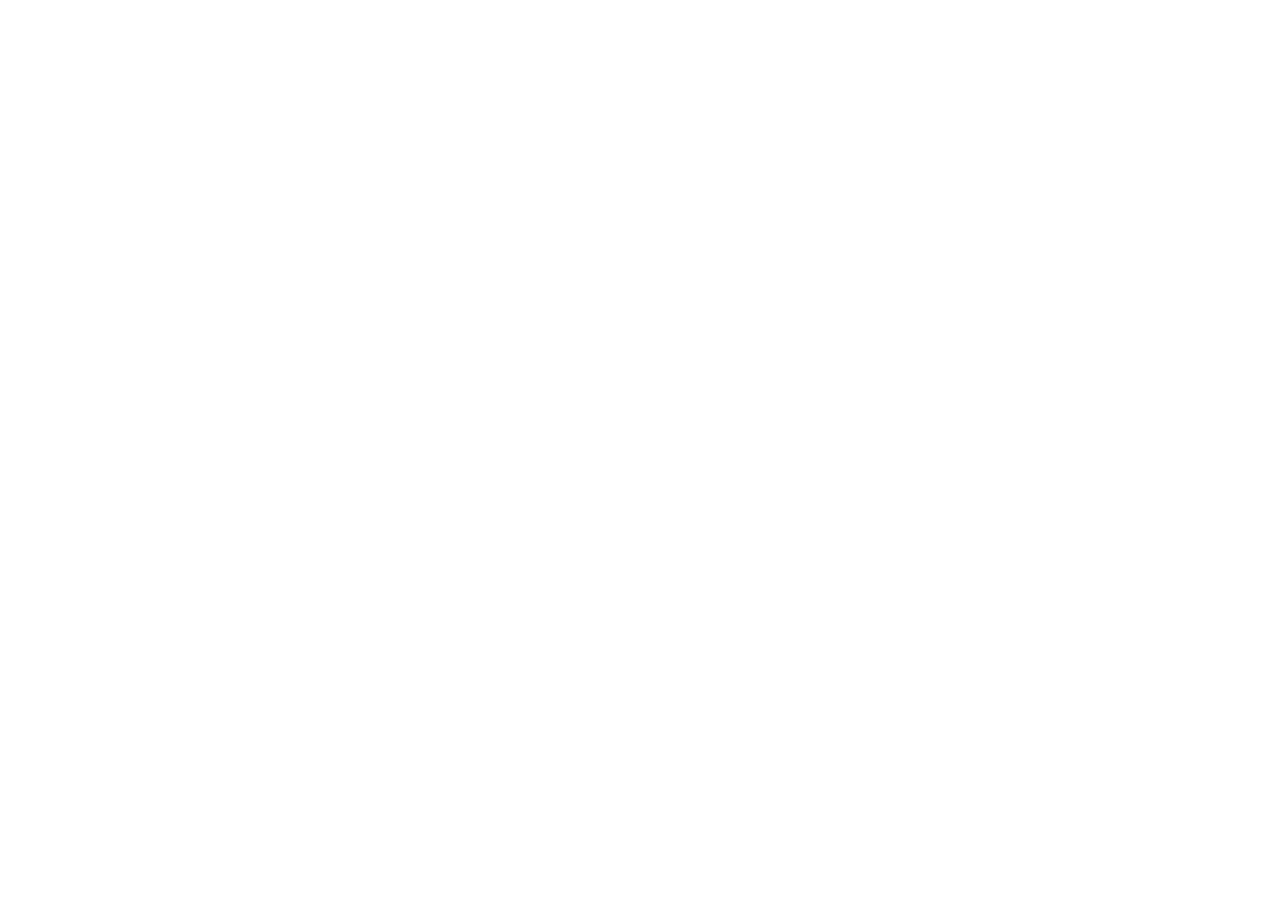
==== Frontend/LandingPage.html @ e657708c "added landing page" ====
<!DOCTYPE html>
<html lang="en">
<head>
    <meta charset="UTF-8">
    <meta name="viewport" content="width=device-width, initial-scale=1.0">
    <title>Online Voting System</title>
</head>
<body>
    
</body>
</html>
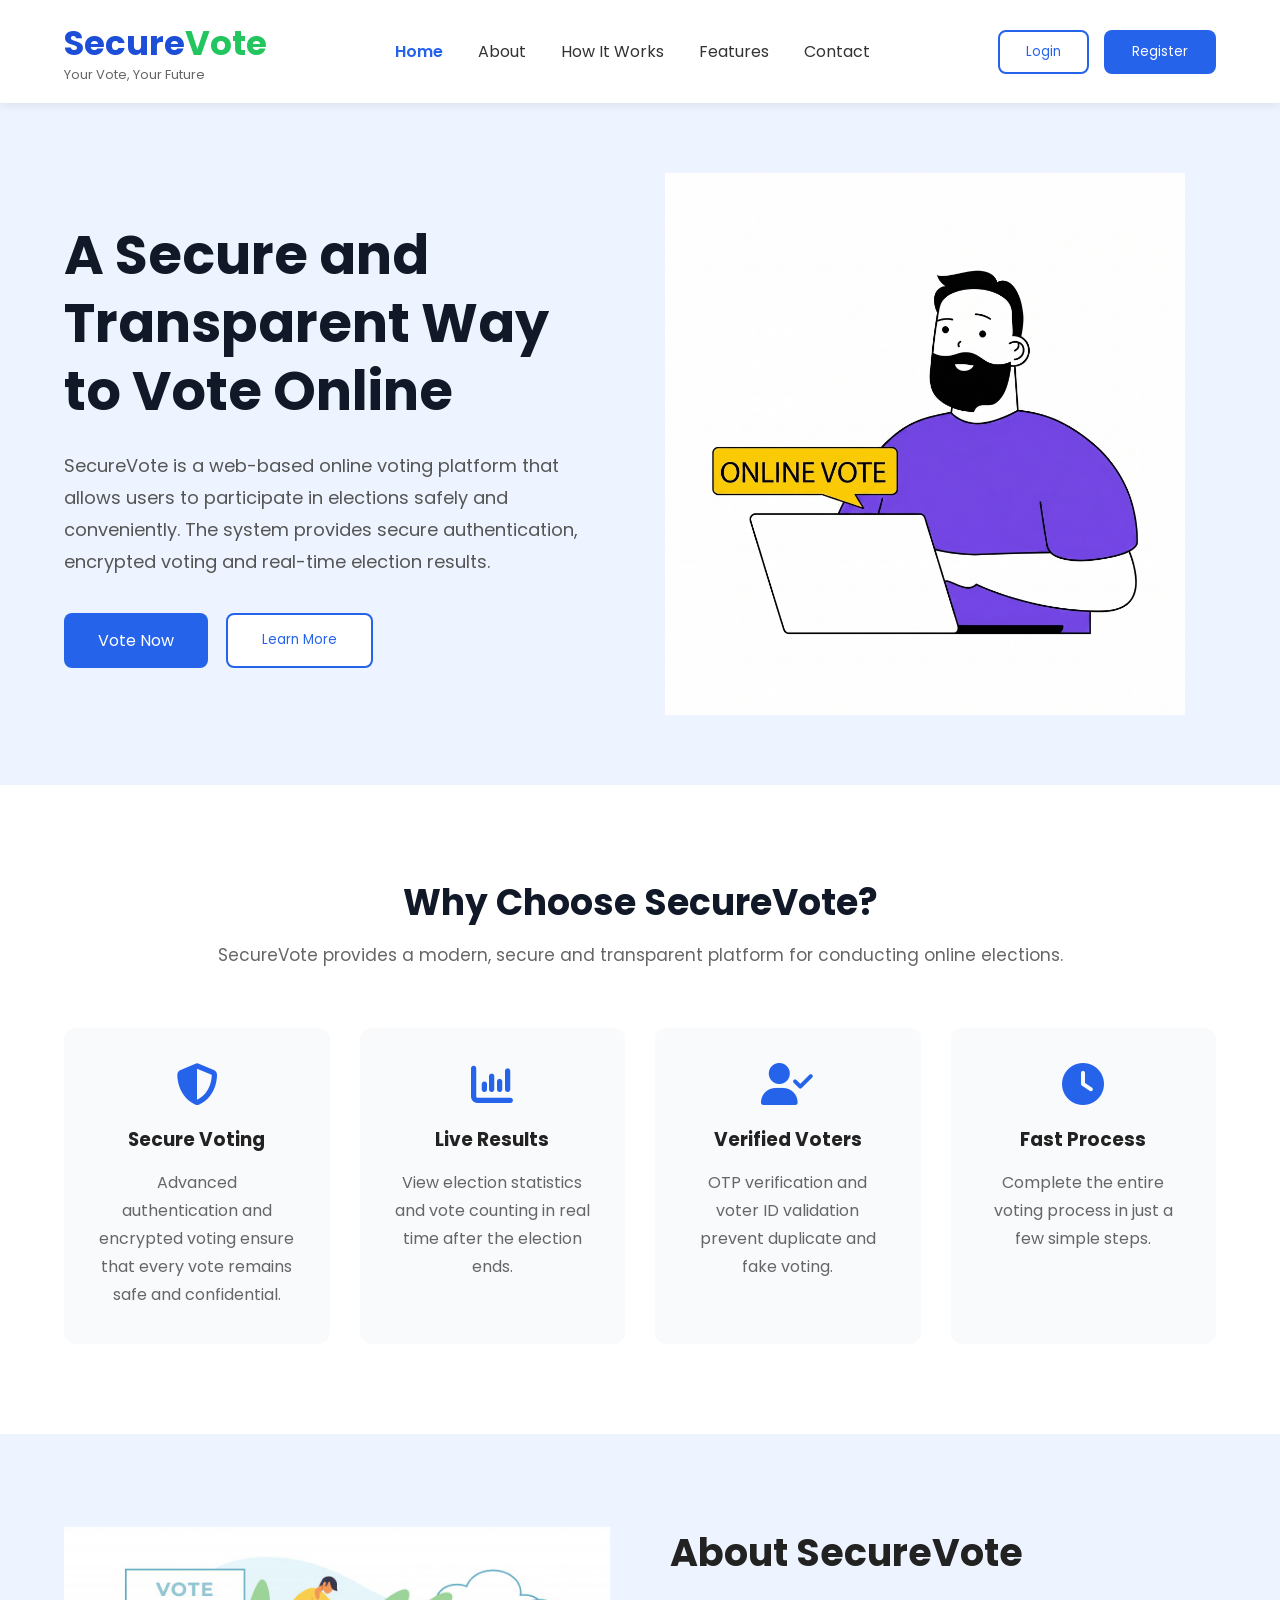
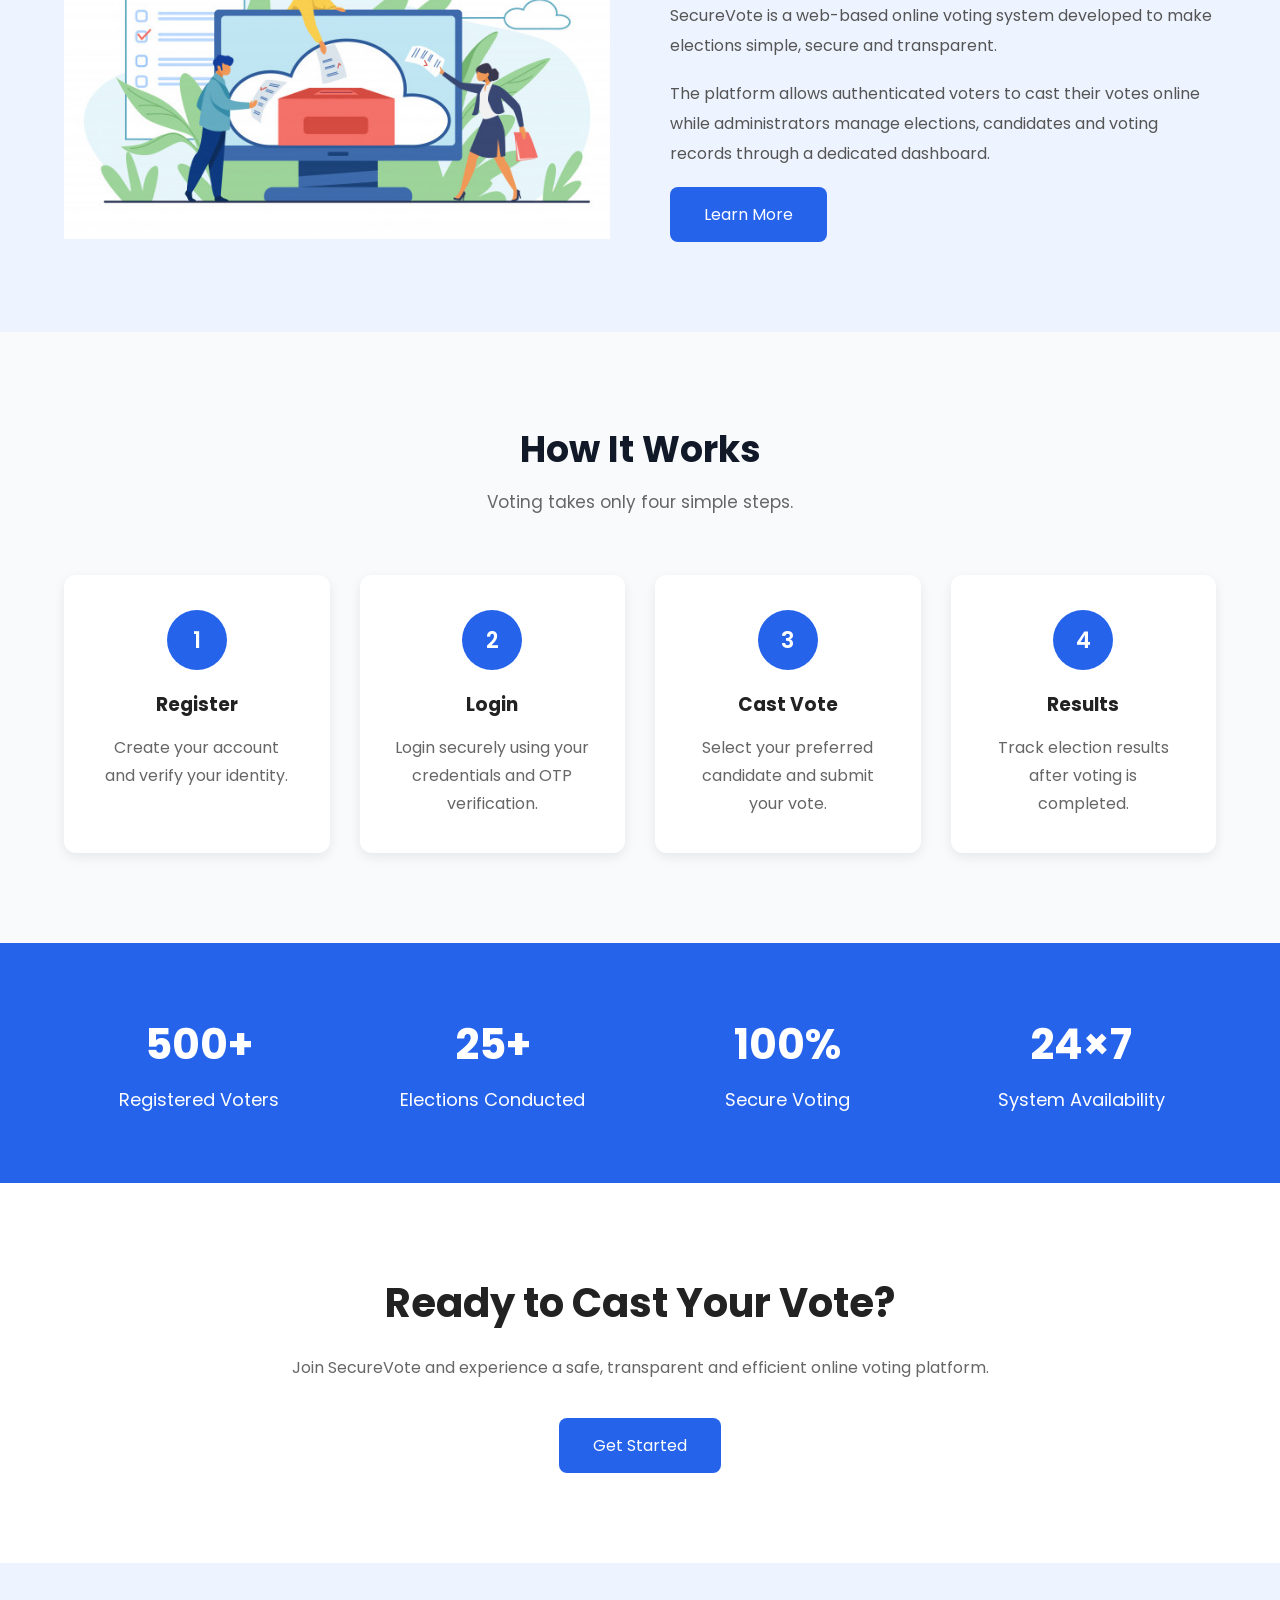
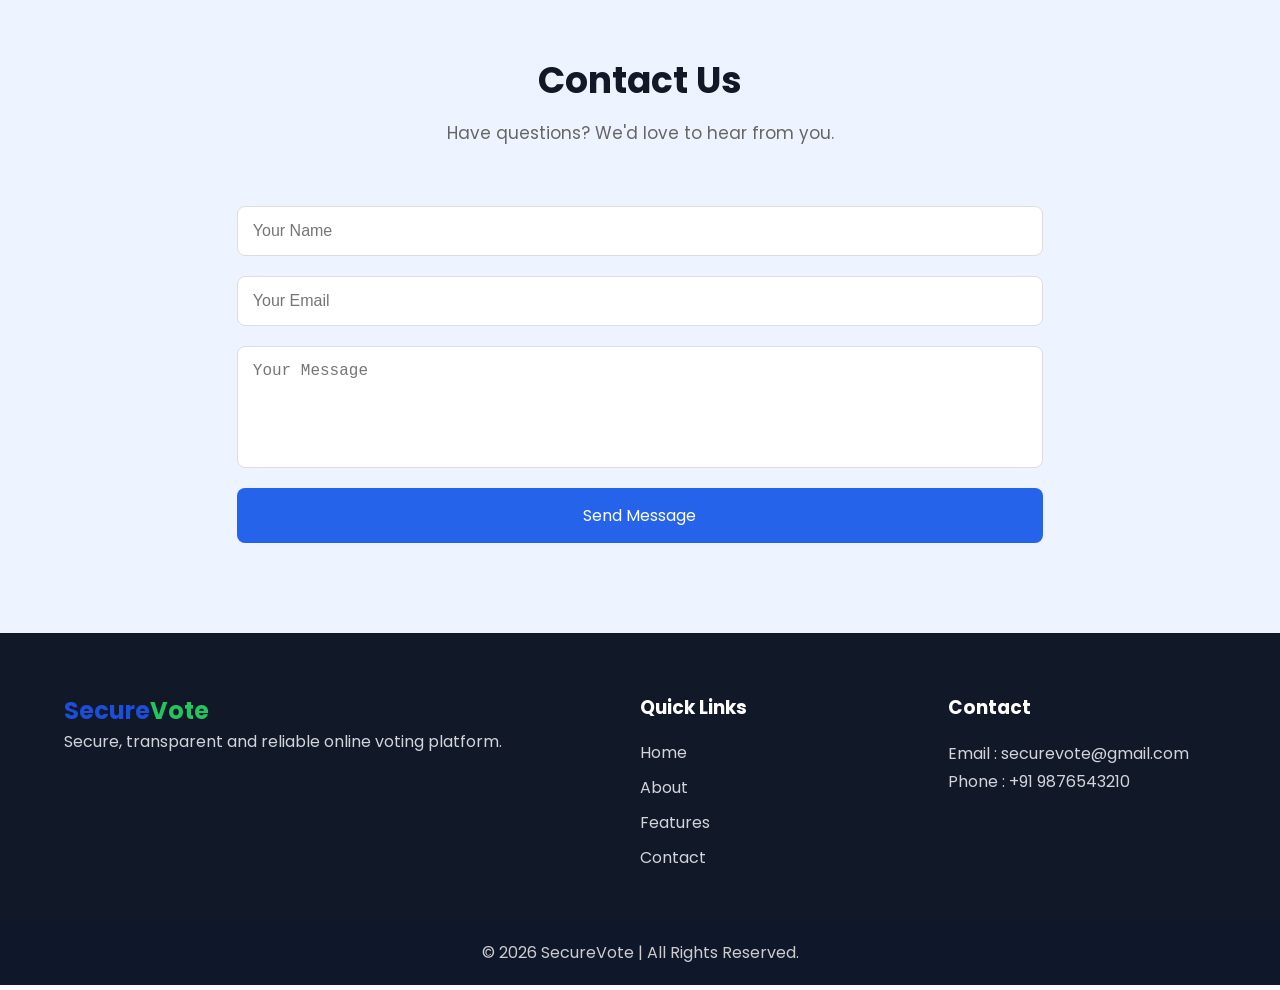
==== commit d7a222f8: "changes in navbar" ====
--- a/Frontend/LandingPage.html
+++ b/Frontend/LandingPage.html
@@ -1,11 +1,322 @@
-<!DOCTYPE html>
+<!doctype html>
 <html lang="en">
-<head>
-    <meta charset="UTF-8">
-    <meta name="viewport" content="width=device-width, initial-scale=1.0">
-    <title>Online Voting System</title>
-</head>
-<body>
-    
-</body>
-</html>+  <head>
+    <meta charset="UTF-8" />
+    <meta name="viewport" content="width=device-width, initial-scale=1.0" />
+
+    <title>SecureVote - Online Voting System</title>
+
+    <!-- using google font -->
+    <link rel="preconnect" href="https://fonts.googleapis.com" />
+    <link rel="preconnect" href="https://fonts.gstatic.com" crossorigin />
+
+    <link
+      href="https://fonts.googleapis.com/css2?family=Poppins:wght@300;400;500;600;700&display=swap"
+      rel="stylesheet"
+    />
+
+    <!-- using icons -->
+    <link
+      rel="stylesheet"
+      href="https://cdnjs.cloudflare.com/ajax/libs/font-awesome/6.6.0/css/all.min.css"
+    />
+
+    <link rel="stylesheet" href="style.css" />
+  </head>
+
+  <body>
+    <!-- Navigation Bar -->
+    <header>
+      <div class="container navbar">
+        <div class="logo">
+          <h2>
+            <span class="blue">Secure</span><span class="green">Vote</span>
+          </h2>
+
+          <p>Your Vote, Your Future</p>
+        </div>
+
+        <nav>
+          <ul>
+            <li><a href="#home" class="active">Home</a></li>
+
+            <li><a href="#about">About</a></li>
+
+            <li><a href="#howitworks">How It Works</a></li>
+
+            <li><a href="#features">Features</a></li>
+
+            <li><a href="#contact">Contact</a></li>
+          </ul>
+        </nav>
+
+        <div class="nav-buttons">
+          <button class="login-btn">Login</button>
+
+          <button class="register-btn">Register</button>
+        </div>
+      </div>
+    </header>
+
+    <!-- Hero Section -->
+    <section class="hero" id="home">
+      <div class="container hero-content">
+        <!-- Left Side -->
+
+        <div class="hero-text">
+          <h1>A Secure and Transparent Way to Vote Online</h1>
+
+          <p>
+            SecureVote is a web-based online voting platform that allows users
+            to participate in elections safely and conveniently. The system
+            provides secure authentication, encrypted voting and real-time
+            election results.
+          </p>
+
+          <div class="hero-buttons">
+            <button class="primary-btn">Vote Now</button>
+
+            <button class="secondary-btn">Learn More</button>
+          </div>
+        </div>
+
+        <!-- Right Side -->
+
+        <div class="hero-image">
+          <img src="assets/hero.png" alt="Online Voting" />
+        </div>
+      </div>
+    </section>
+    <!-- Features Section -->
+
+    <section class="features" id="features">
+      <div class="container">
+        <div class="section-title">
+          <h2>Why Choose SecureVote?</h2>
+          <p>
+            SecureVote provides a modern, secure and transparent platform for
+            conducting online elections.
+          </p>
+        </div>
+
+        <div class="feature-grid">
+          <div class="feature-card">
+            <i class="fa-solid fa-shield-halved"></i>
+
+            <h3>Secure Voting</h3>
+
+            <p>
+              Advanced authentication and encrypted voting ensure that every
+              vote remains safe and confidential.
+            </p>
+          </div>
+
+          <div class="feature-card">
+            <i class="fa-solid fa-chart-column"></i>
+
+            <h3>Live Results</h3>
+
+            <p>
+              View election statistics and vote counting in real time after the
+              election ends.
+            </p>
+          </div>
+
+          <div class="feature-card">
+            <i class="fa-solid fa-user-check"></i>
+
+            <h3>Verified Voters</h3>
+
+            <p>
+              OTP verification and voter ID validation prevent duplicate and
+              fake voting.
+            </p>
+          </div>
+
+          <div class="feature-card">
+            <i class="fa-solid fa-clock"></i>
+
+            <h3>Fast Process</h3>
+
+            <p>
+              Complete the entire voting process in just a few simple steps.
+            </p>
+          </div>
+        </div>
+      </div>
+    </section>
+
+    <!-- About Section -->
+
+    <section class="about" id="about">
+      <div class="container about-container">
+        <div class="about-image">
+          <img src="assets/aboutsectionimg.jpg" alt="About SecureVote" />
+        </div>
+
+        <div class="about-text">
+          <h2>About SecureVote</h2>
+
+          <p>
+            SecureVote is a web-based online voting system developed to make
+            elections simple, secure and transparent.
+          </p>
+
+          <p>
+            The platform allows authenticated voters to cast their votes online
+            while administrators manage elections, candidates and voting records
+            through a dedicated dashboard.
+          </p>
+
+          <button class="primary-btn">Learn More</button>
+        </div>
+      </div>
+    </section>
+
+    <!--How It Works section -->
+
+    <section class="steps" id="howitworks">
+      <div class="container">
+        <div class="section-title">
+          <h2>How It Works</h2>
+
+          <p>Voting takes only four simple steps.</p>
+        </div>
+
+        <div class="step-container">
+          <div class="step-box">
+            <span>1</span>
+
+            <h3>Register</h3>
+
+            <p>Create your account and verify your identity.</p>
+          </div>
+
+          <div class="step-box">
+            <span>2</span>
+
+            <h3>Login</h3>
+
+            <p>Login securely using your credentials and OTP verification.</p>
+          </div>
+
+          <div class="step-box">
+            <span>3</span>
+
+            <h3>Cast Vote</h3>
+
+            <p>Select your preferred candidate and submit your vote.</p>
+          </div>
+
+          <div class="step-box">
+            <span>4</span>
+
+            <h3>Results</h3>
+
+            <p>Track election results after voting is completed.</p>
+          </div>
+        </div>
+      </div>
+    </section>
+    <!-- Statistics Section -->
+
+    <section class="statistics">
+      <div class="container stats-container">
+        <div class="stat-card">
+          <h2>500+</h2>
+          <p>Registered Voters</p>
+        </div>
+
+        <div class="stat-card">
+          <h2>25+</h2>
+          <p>Elections Conducted</p>
+        </div>
+
+        <div class="stat-card">
+          <h2>100%</h2>
+          <p>Secure Voting</p>
+        </div>
+
+        <div class="stat-card">
+          <h2>24×7</h2>
+          <p>System Availability</p>
+        </div>
+      </div>
+    </section>
+
+    <!-- Call To Action -->
+
+    <section class="cta">
+      <div class="container">
+        <h2>Ready to Cast Your Vote?</h2>
+
+        <p>
+          Join SecureVote and experience a safe, transparent and efficient
+          online voting platform.
+        </p>
+
+        <button class="primary-btn">Get Started</button>
+      </div>
+    </section>
+
+    <!-- Contact -->
+
+    <section class="contact" id="contact">
+      <div class="container">
+        <div class="section-title">
+          <h2>Contact Us</h2>
+
+          <p>Have questions? We'd love to hear from you.</p>
+        </div>
+
+        <form>
+          <input type="text" placeholder="Your Name" />
+
+          <input type="email" placeholder="Your Email" />
+
+          <textarea rows="5" placeholder="Your Message"></textarea>
+
+          <button class="primary-btn">Send Message</button>
+        </form>
+      </div>
+    </section>
+
+    <!-- Footer -->
+
+    <footer>
+      <div class="container footer-container">
+        <div>
+          <h2>
+            <span class="blue">Secure</span><span class="green">Vote</span>
+          </h2>
+
+          <p>Secure, transparent and reliable online voting platform.</p>
+        </div>
+
+        <div>
+          <h3>Quick Links</h3>
+
+          <ul>
+            <li><a href="#">Home</a></li>
+
+            <li><a href="#">About</a></li>
+
+            <li><a href="#">Features</a></li>
+
+            <li><a href="#">Contact</a></li>
+          </ul>
+        </div>
+
+        <div>
+          <h3>Contact</h3>
+
+          <p>Email : securevote@gmail.com</p>
+
+          <p>Phone : +91 9876543210</p>
+        </div>
+      </div>
+
+      <div class="copyright">© 2026 SecureVote | All Rights Reserved.</div>
+    </footer>
+  </body>
+</html>
--- a/Frontend/style.css
+++ b/Frontend/style.css
@@ -0,0 +1,619 @@
+* {
+  margin: 0;
+  padding: 0;
+  box-sizing: border-box;
+}
+
+body {
+  font-family: "Poppins", sans-serif;
+  background: #f8fafc;
+  color: #222;
+}
+
+html {
+  scroll-behavior: smooth;
+}
+
+img {
+  width: 100%;
+  display: block;
+}
+
+a {
+  text-decoration: none;
+  color: inherit;
+}
+
+ul {
+  list-style: none;
+}
+
+button {
+  font-family: "Poppins", sans-serif;
+  cursor: pointer;
+  border: none;
+}
+
+/* ==========================
+        Common Classes
+========================== */
+
+.container {
+  width: 90%;
+  max-width: 1200px;
+  margin: auto;
+}
+
+.blue {
+  color: #1d4ed8;
+}
+
+.green {
+  color: #22c55e;
+}
+
+/* ==========================
+        Navbar
+========================== */
+
+header {
+  width: 100%;
+  background: #ffffff;
+  box-shadow: 0 2px 10px rgba(0, 0, 0, 0.08);
+
+  position: sticky;
+  top: 0;
+  z-index: 100;
+}
+
+.navbar {
+  display: flex;
+  justify-content: space-between;
+  align-items: center;
+
+  padding: 18px 0;
+}
+
+.logo h2 {
+  font-size: 34px;
+  font-weight: 700;
+}
+
+.logo p {
+  font-size: 13px;
+  color: #666;
+
+  margin-top: -4px;
+}
+
+nav ul {
+  display: flex;
+  align-items: center;
+  gap: 35px;
+}
+
+nav ul li a {
+  color: #333;
+  font-size: 16px;
+  transition: 0.3s;
+}
+
+nav ul li a:hover {
+  color: #2563eb;
+}
+
+.active {
+  color: #2563eb;
+  font-weight: 600;
+}
+
+/* Buttons */
+
+.nav-buttons {
+  display: flex;
+  gap: 15px;
+}
+
+.login-btn {
+  background: white;
+  border: 2px solid #2563eb;
+
+  color: #2563eb;
+
+  padding: 10px 26px;
+  border-radius: 8px;
+
+  transition: 0.3s;
+}
+
+.login-btn:hover {
+  background: #2563eb;
+  color: white;
+}
+
+.register-btn {
+  background: #2563eb;
+  color: white;
+
+  padding: 10px 28px;
+
+  border-radius: 8px;
+
+  transition: 0.3s;
+}
+
+.register-btn:hover {
+  background: #1d4ed8;
+}
+
+/* ==========================
+        Hero Section
+========================== */
+
+.hero {
+  padding: 70px 0;
+  background: #eef4ff;
+}
+
+.hero-content {
+  display: flex;
+  justify-content: space-between;
+  align-items: center;
+  gap: 50px;
+}
+
+.hero-text {
+  flex: 1;
+}
+
+.hero-text h1 {
+  font-size: 54px;
+  line-height: 68px;
+  margin-bottom: 25px;
+
+  color: #111827;
+}
+
+.hero-text p {
+  font-size: 18px;
+  line-height: 32px;
+
+  color: #555;
+
+  margin-bottom: 35px;
+}
+
+/* Hero Buttons */
+
+.hero-buttons {
+  display: flex;
+  gap: 18px;
+}
+
+.primary-btn {
+  background: #2563eb;
+  color: white;
+
+  padding: 15px 34px;
+
+  border-radius: 8px;
+
+  font-size: 16px;
+
+  transition: 0.3s;
+}
+
+.primary-btn:hover {
+  background: #1d4ed8;
+}
+
+.secondary-btn {
+  background: white;
+
+  color: #2563eb;
+
+  border: 2px solid #2563eb;
+
+  padding: 15px 34px;
+
+  border-radius: 8px;
+
+  transition: 0.3s;
+}
+
+.secondary-btn:hover {
+  background: #2563eb;
+  color: white;
+}
+
+/* Hero Image */
+
+.hero-image {
+  flex: 1;
+  text-align: center;
+}
+
+.hero-image img {
+  width: 95%;
+  max-width: 520px;
+}
+
+/* media queires */
+@media (max-width: 992px) {
+  .hero-content {
+    flex-direction: column-reverse;
+    text-align: center;
+  }
+
+  .hero-text h1 {
+    font-size: 42px;
+    line-height: 54px;
+  }
+
+  .hero-buttons {
+    justify-content: center;
+  }
+
+  nav {
+    display: none;
+  }
+}
+
+@media (max-width: 600px) {
+  .hero {
+    padding: 50px 0;
+  }
+
+  .hero-text h1 {
+    font-size: 34px;
+    line-height: 46px;
+  }
+
+  .hero-text p {
+    font-size: 16px;
+    line-height: 28px;
+  }
+
+  .hero-buttons {
+    flex-direction: column;
+  }
+
+  .primary-btn,
+  .secondary-btn {
+    width: 100%;
+  }
+
+  .nav-buttons {
+    display: none;
+  }
+
+  .logo h2 {
+    font-size: 28px;
+  }
+}
+
+/* ==========================
+      Common Section Title
+========================== */
+
+.section-title {
+  text-align: center;
+  margin-bottom: 60px;
+}
+
+.section-title h2 {
+  font-size: 36px;
+  color: #111827;
+
+  margin-bottom: 12px;
+}
+
+.section-title p {
+  color: #666;
+  font-size: 17px;
+}
+
+/* ==========================
+      Features
+========================== */
+
+.features {
+  padding: 90px 0;
+  background: white;
+}
+
+.feature-grid {
+  display: grid;
+  grid-template-columns: repeat(auto-fit, minmax(240px, 1fr));
+  gap: 30px;
+}
+
+.feature-card {
+  background: #f8fafc;
+
+  padding: 35px;
+
+  text-align: center;
+
+  border-radius: 12px;
+
+  transition: 0.3s;
+}
+
+.feature-card:hover {
+  transform: translateY(-8px);
+
+  box-shadow: 0 12px 25px rgba(0, 0, 0, 0.08);
+}
+
+.feature-card i {
+  font-size: 42px;
+
+  color: #2563eb;
+
+  margin-bottom: 20px;
+}
+
+.feature-card h3 {
+  margin-bottom: 15px;
+}
+
+.feature-card p {
+  color: #666;
+  line-height: 28px;
+}
+
+/* About */
+
+.about {
+  padding: 90px 0;
+  background: #eef4ff;
+}
+
+.about-container {
+  display: flex;
+  align-items: center;
+  gap: 60px;
+}
+
+.about-image {
+  flex: 1;
+}
+
+.about-text {
+  flex: 1;
+}
+
+.about-text h2 {
+  font-size: 38px;
+
+  margin-bottom: 20px;
+}
+
+.about-text p {
+  margin-bottom: 18px;
+
+  color: #555;
+
+  line-height: 30px;
+}
+
+/* Steps */
+
+.steps {
+  padding: 90px 0;
+}
+
+.step-container {
+  display: grid;
+
+  grid-template-columns: repeat(auto-fit, minmax(220px, 1fr));
+
+  gap: 30px;
+}
+
+.step-box {
+  background: white;
+
+  text-align: center;
+
+  padding: 35px;
+
+  border-radius: 12px;
+
+  box-shadow: 0 4px 12px rgba(0, 0, 0, 0.08);
+}
+
+.step-box span {
+  width: 60px;
+
+  height: 60px;
+
+  background: #2563eb;
+
+  color: white;
+
+  display: flex;
+
+  justify-content: center;
+
+  align-items: center;
+
+  border-radius: 50%;
+
+  margin: auto;
+
+  margin-bottom: 20px;
+
+  font-size: 22px;
+
+  font-weight: 600;
+}
+
+.step-box h3 {
+  margin-bottom: 15px;
+}
+
+.step-box p {
+  color: #666;
+
+  line-height: 28px;
+}
+
+/* Responsive */
+
+@media (max-width: 900px) {
+  .about-container {
+    flex-direction: column;
+
+    text-align: center;
+  }
+}
+
+/* Statistics */
+
+.statistics {
+  background: #2563eb;
+  padding: 70px 0;
+}
+
+.stats-container {
+  display: grid;
+  grid-template-columns: repeat(auto-fit, minmax(220px, 1fr));
+  gap: 25px;
+}
+
+.stat-card {
+  color: white;
+  text-align: center;
+}
+
+.stat-card h2 {
+  font-size: 42px;
+  margin-bottom: 10px;
+}
+
+.stat-card p {
+  font-size: 18px;
+}
+
+/*  CTA */
+
+.cta {
+  padding: 90px 20px;
+  text-align: center;
+  background: white;
+}
+
+.cta h2 {
+  font-size: 40px;
+  margin-bottom: 20px;
+}
+
+.cta p {
+  width: 70%;
+  margin: auto;
+  line-height: 30px;
+  color: #666;
+  margin-bottom: 35px;
+}
+
+/*  Contact*/
+
+.contact {
+  padding: 90px 0;
+  background: #eef4ff;
+}
+
+.contact form {
+  width: 70%;
+  margin: auto;
+
+  display: flex;
+  flex-direction: column;
+  gap: 20px;
+}
+
+.contact input,
+.contact textarea {
+  padding: 15px;
+
+  border: 1px solid #ddd;
+
+  border-radius: 8px;
+
+  font-size: 16px;
+
+  outline: none;
+}
+
+.contact textarea {
+  resize: none;
+}
+
+/* Footer*/
+
+footer {
+  background: #111827;
+
+  color: white;
+
+  padding-top: 60px;
+}
+
+.footer-container {
+  display: grid;
+  grid-template-columns: 2fr 1fr 1fr;
+
+  gap: 40px;
+
+  padding-bottom: 40px;
+}
+
+.footer-container h3 {
+  margin-bottom: 18px;
+}
+
+.footer-container p {
+  color: #d1d5db;
+  line-height: 28px;
+}
+
+.footer-container ul li {
+  margin-bottom: 10px;
+}
+
+.footer-container ul li a {
+  color: #d1d5db;
+}
+
+.footer-container ul li a:hover {
+  color: white;
+}
+
+.copyright {
+  text-align: center;
+
+  padding: 20px;
+
+  background: #0f172a;
+
+  color: #ccc;
+}
+
+/* Responsive*/
+
+@media (max-width: 900px) {
+  .footer-container {
+    grid-template-columns: 1fr;
+    text-align: center;
+  }
+
+  .contact form {
+    width: 100%;
+  }
+
+  .cta p {
+    width: 100%;
+  }
+}
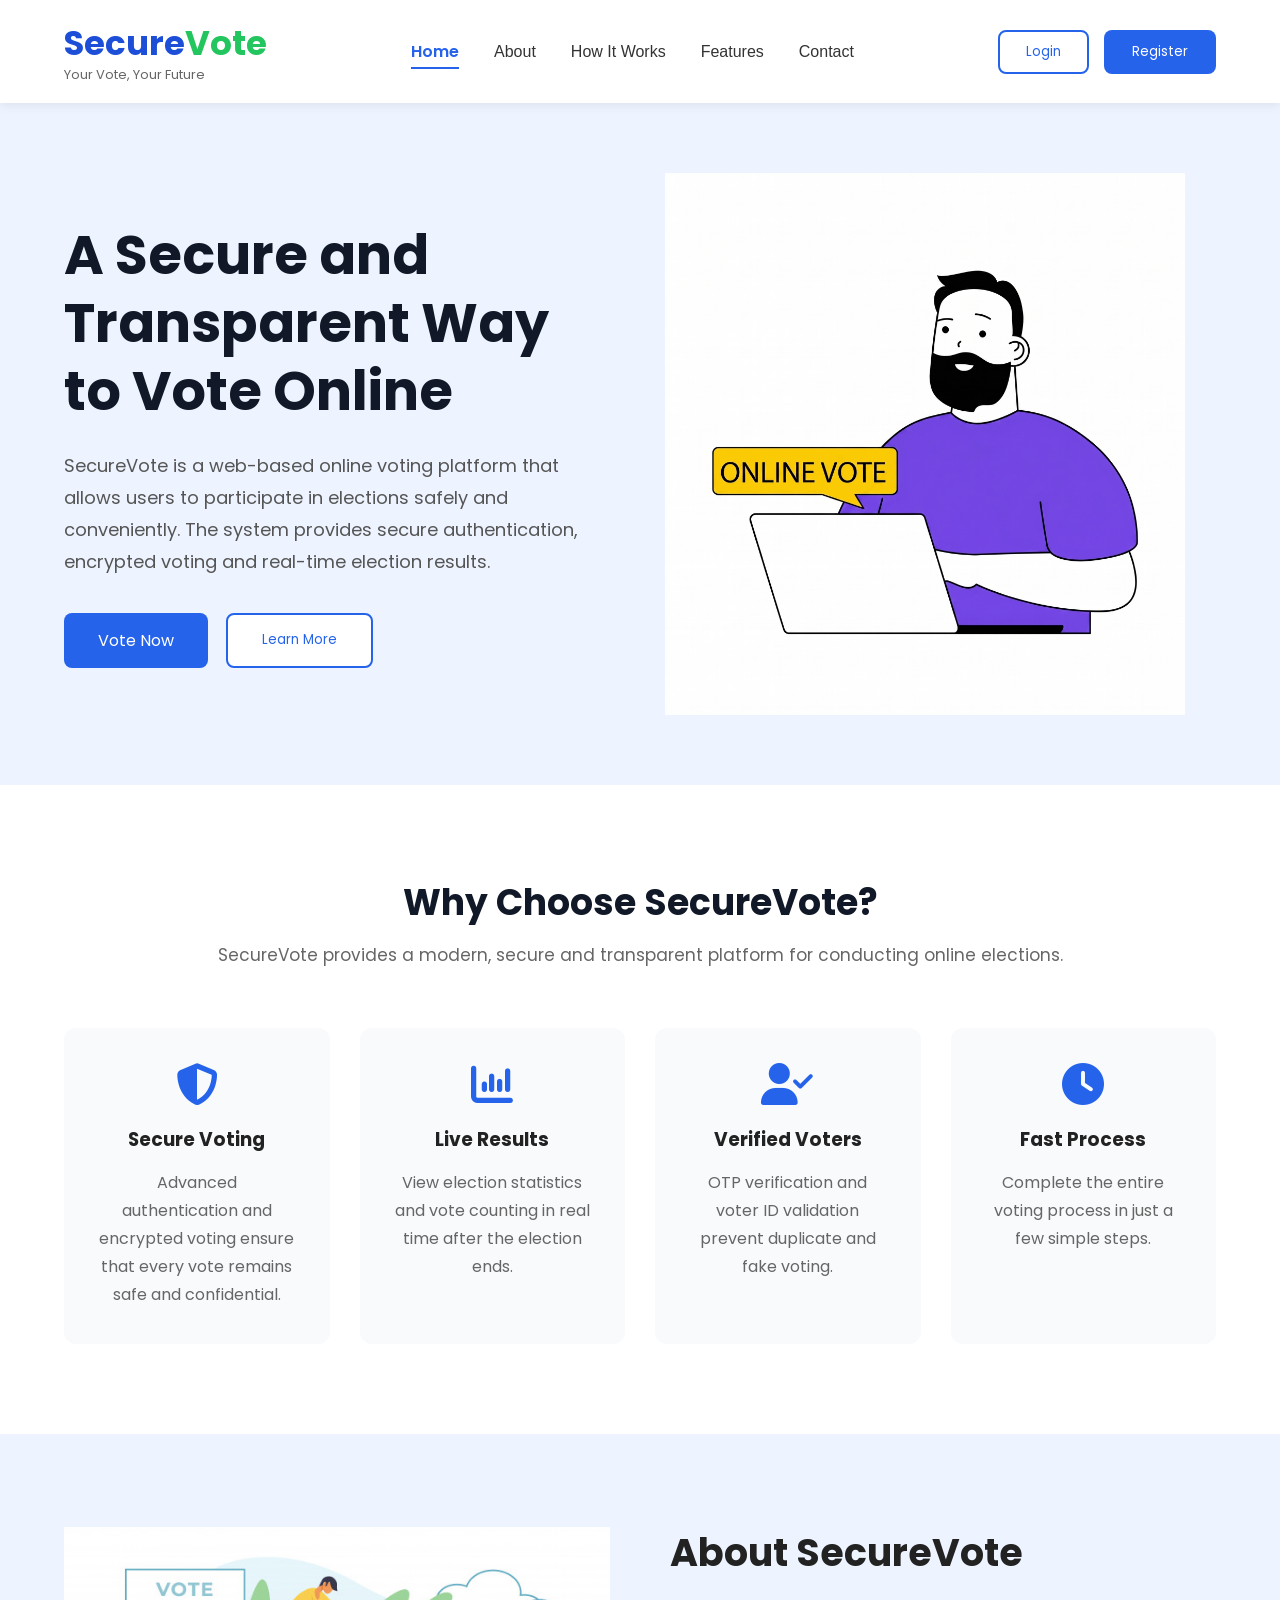
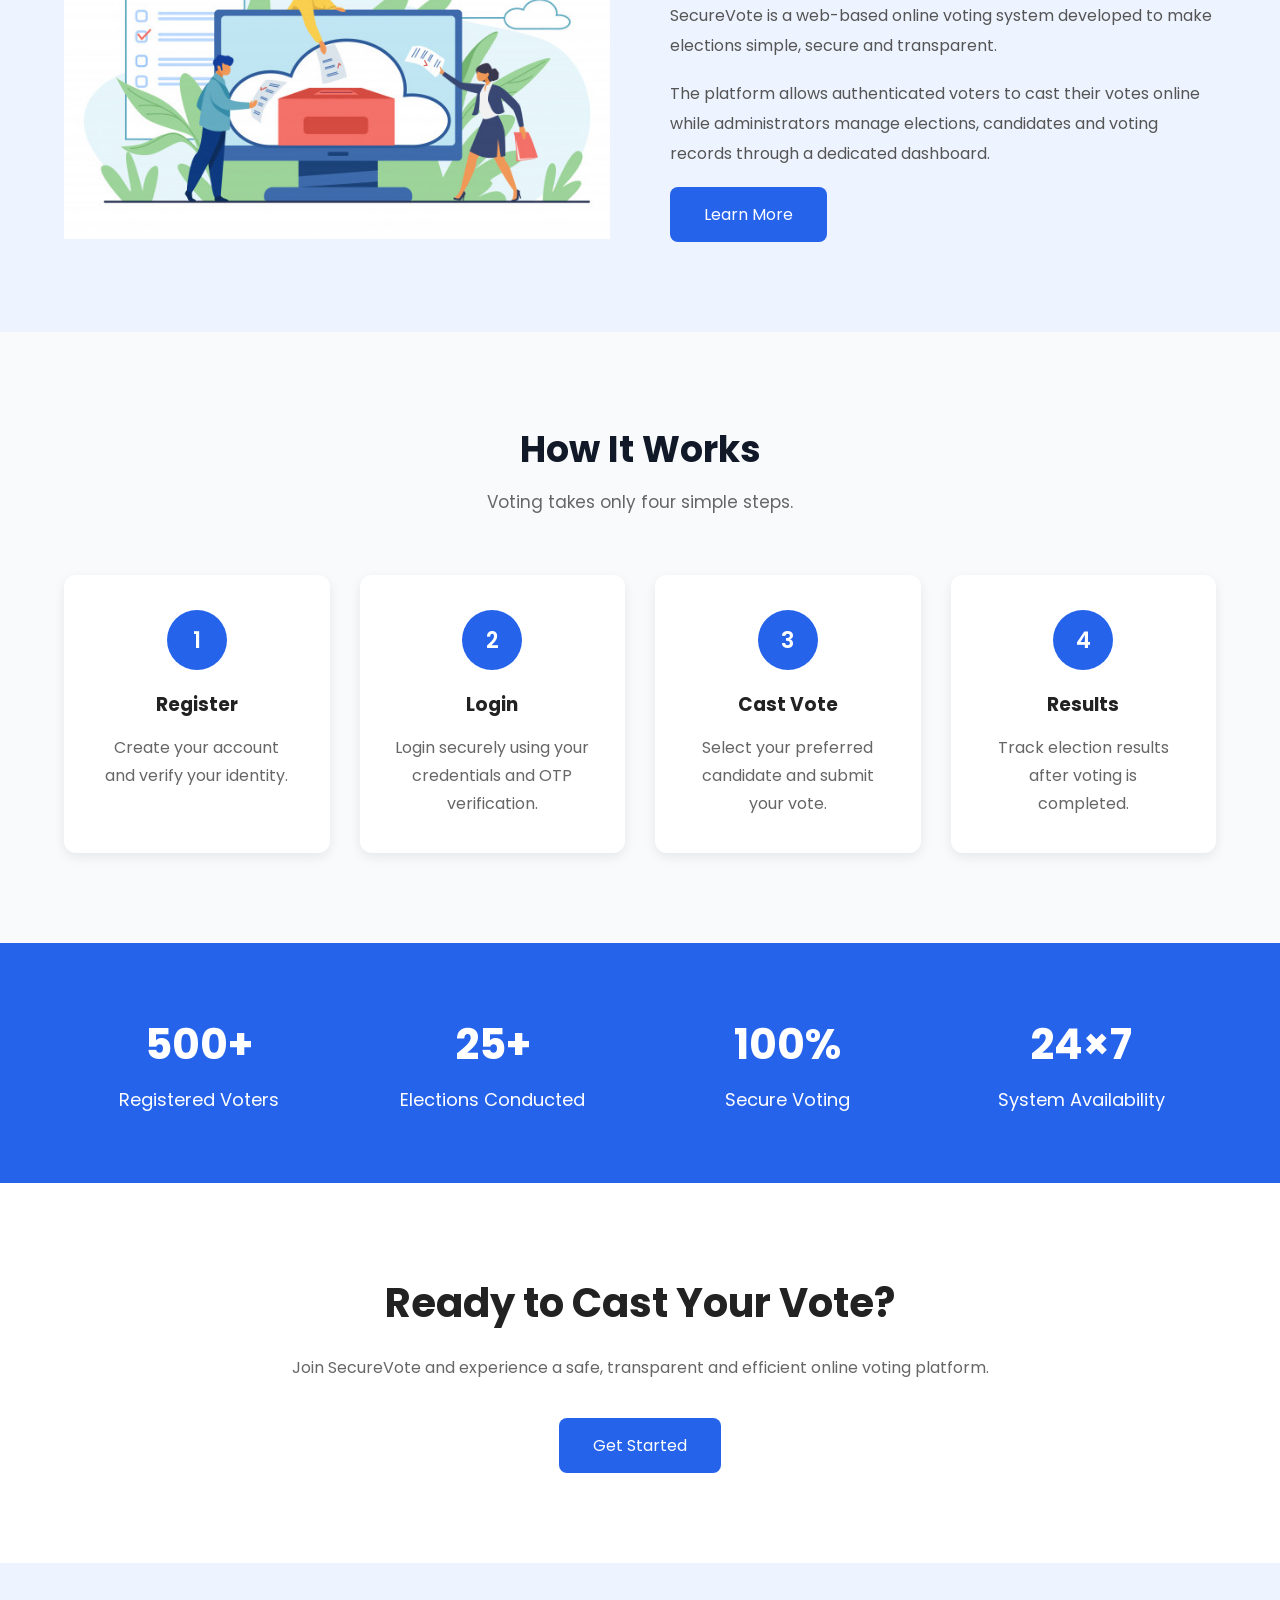
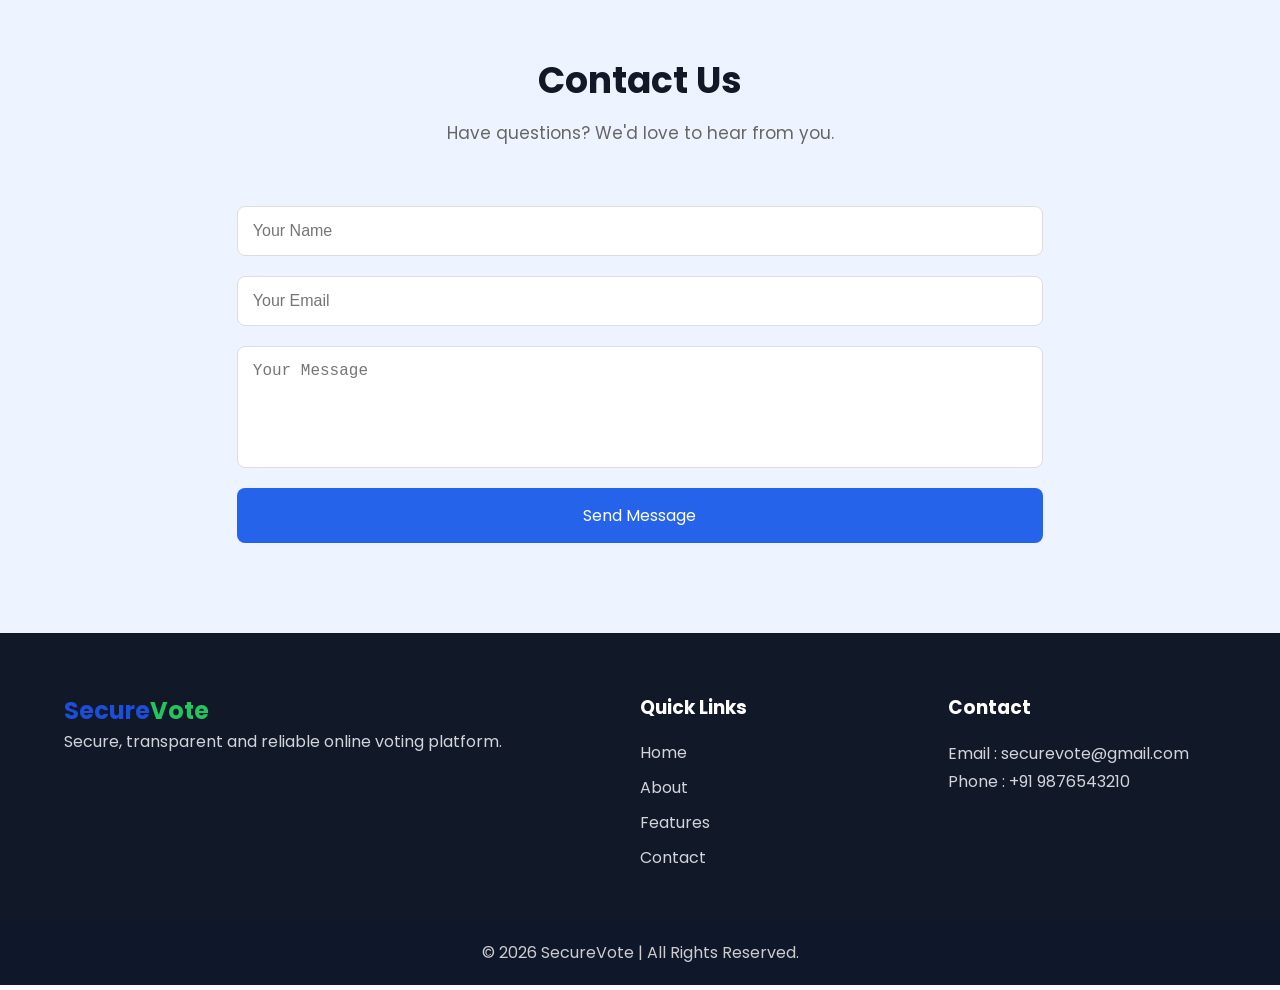
==== commit e6346fe6: "updated Code" ====
--- a/Frontend/LandingPage.html
+++ b/Frontend/LandingPage.html
@@ -38,15 +38,15 @@
 
         <nav>
           <ul>
-            <li><a href="#home" class="active">Home</a></li>
-
-            <li><a href="#about">About</a></li>
-
-            <li><a href="#howitworks">How It Works</a></li>
-
-            <li><a href="#features">Features</a></li>
-
-            <li><a href="#contact">Contact</a></li>
+            <li><a href="#home" class="nav-link active">Home</a></li>
+
+            <li><a href="#about" class="nav-link">About</a></li>
+
+            <li><a href="#how-it-works" class="nav-link">How It Works</a></li>
+
+            <li><a href="#features" class="nav-link">Features</a></li>
+
+            <li><a href="#contact" class="nav-link">Contact</a></li>
           </ul>
         </nav>
 
@@ -175,7 +175,7 @@
 
     <!--How It Works section -->
 
-    <section class="steps" id="howitworks">
+    <section class="steps" id="how-it-works">
       <div class="container">
         <div class="section-title">
           <h2>How It Works</h2>
@@ -318,5 +318,6 @@
 
       <div class="copyright">© 2026 SecureVote | All Rights Reserved.</div>
     </footer>
+    <script src="script.js"></script>
   </body>
 </html>
--- a/Frontend/style.css
+++ b/Frontend/style.css
@@ -34,9 +34,7 @@
   border: none;
 }
 
-/* ==========================
-        Common Classes
-========================== */
+/* Common Classes */
 
 .container {
   width: 90%;
@@ -52,9 +50,7 @@
   color: #22c55e;
 }
 
-/* ==========================
-        Navbar
-========================== */
+/* Navbar */
 
 header {
   width: 100%;
@@ -106,6 +102,66 @@
   color: #2563eb;
   font-weight: 600;
 }
+nav ul li a{
+
+    color:#333;
+    font-size:16px;
+    font-weight:500;
+
+    position:relative;
+
+    transition:.3s;
+
+}
+
+/* Hover */
+
+nav ul li a:hover{
+
+    color:#2563eb;
+
+}
+
+/* Active Link */
+
+nav ul li a.active{
+
+    color:#2563eb;
+
+}
+
+/* Underline Animation */
+
+nav ul li a::after{
+
+    content:"";
+
+    position:absolute;
+
+    left:0;
+    bottom:-6px;
+
+    width:0%;
+
+    height:2px;
+
+    background:#2563eb;
+
+    transition:.3s;
+
+}
+
+nav ul li a:hover::after,
+nav ul li a.active::after{
+
+    width:100%;
+
+}
+section{
+
+    scroll-margin-top:90px;
+
+}
 
 /* Buttons */
 
@@ -146,9 +202,7 @@
   background: #1d4ed8;
 }
 
-/* ==========================
-        Hero Section
-========================== */
+/* Hero Section */
 
 .hero {
   padding: 70px 0;
@@ -292,9 +346,7 @@
   }
 }
 
-/* ==========================
-      Common Section Title
-========================== */
+/* Common Section Title */
 
 .section-title {
   text-align: center;
